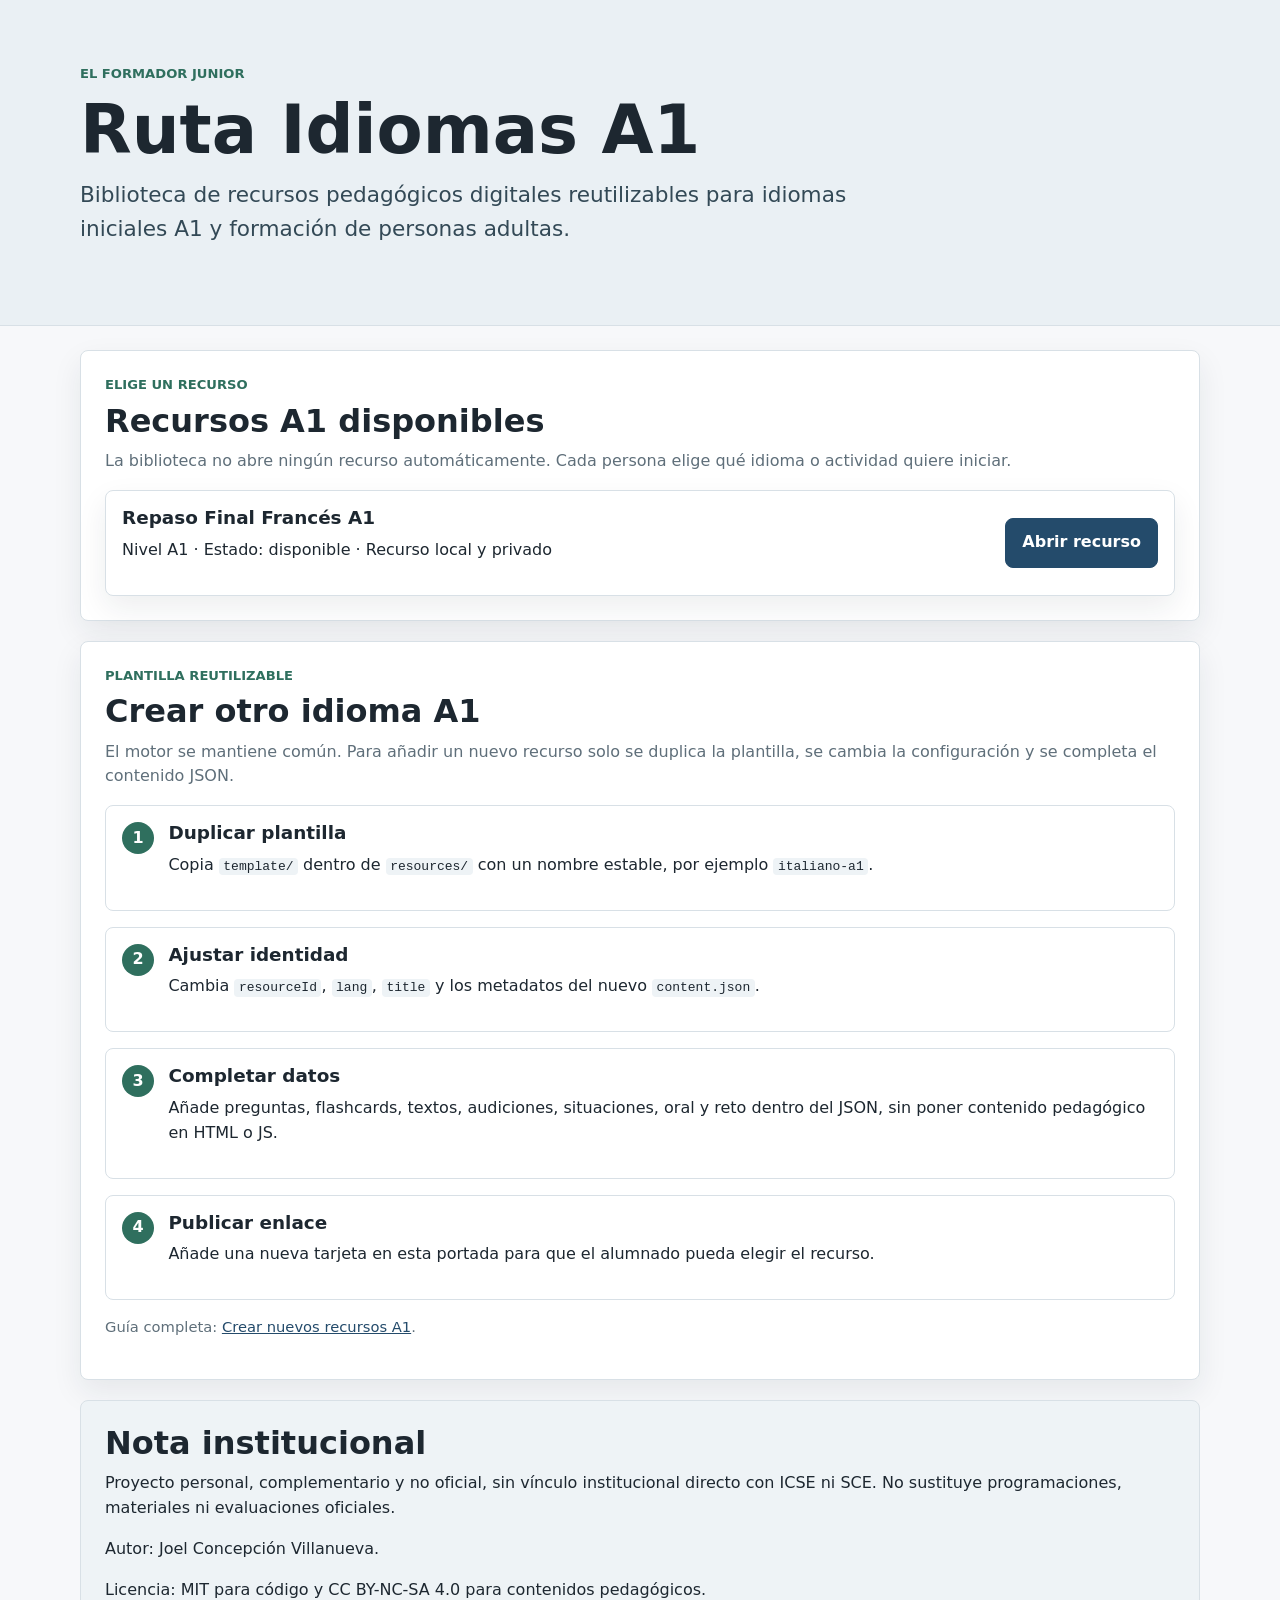
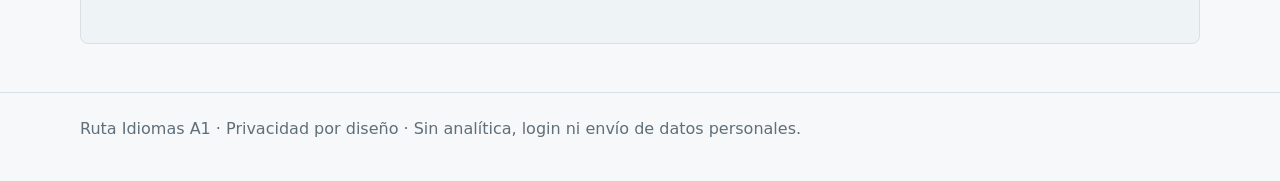
==== index.html @ eeb04360 "Mejorar selector de recursos y guía A1" ====
﻿<!doctype html>
<html lang="es">
<head>
  <meta charset="utf-8">
  <meta name="viewport" content="width=device-width, initial-scale=1">
  <meta name="description" content="Ruta Idiomas A1, biblioteca de recursos pedagógicos digitales reutilizables para formación de personas adultas.">
  <meta name="theme-color" content="#243b53">
  <link rel="manifest" href="./manifest.webmanifest">
  <link rel="stylesheet" href="./shared/css/formador.css">
  <title>Ruta Idiomas A1 | El Formador Junior</title>
</head>
<body>
  <a class="skip-link" href="#contenido">Saltar al contenido</a>
  <header class="site-header">
    <div class="container header-inner">
      <div>
        <p class="eyebrow">El Formador Junior</p>
        <h1>Ruta Idiomas A1</h1>
        <p class="lead">Biblioteca de recursos pedagógicos digitales reutilizables para idiomas iniciales A1 y formación de personas adultas.</p>
      </div>
    </div>
  </header>
  <main id="contenido" class="container section-stack">
    <section class="panel">
      <div class="section-heading">
        <p class="eyebrow">Elige un recurso</p>
        <h2>Recursos A1 disponibles</h2>
        <p class="muted">La biblioteca no abre ningún recurso automáticamente. Cada persona elige qué idioma o actividad quiere iniciar.</p>
      </div>
      <div class="resource-list">
        <article class="resource-card">
          <div>
            <h3>Repaso Final Francés A1</h3>
            <p>Nivel A1 · Estado: disponible · Recurso local y privado</p>
          </div>
          <a class="button primary" href="./resources/frances-a1/">Abrir recurso</a>
        </article>
      </div>
    </section>

    <section class="panel">
      <div class="section-heading">
        <p class="eyebrow">Plantilla reutilizable</p>
        <h2>Crear otro idioma A1</h2>
        <p class="muted">El motor se mantiene común. Para añadir un nuevo recurso solo se duplica la plantilla, se cambia la configuración y se completa el contenido JSON.</p>
      </div>
      <div class="step-list">
        <article class="step-item">
          <span class="step-number">1</span>
          <div>
            <h3>Duplicar plantilla</h3>
            <p>Copia <code>template/</code> dentro de <code>resources/</code> con un nombre estable, por ejemplo <code>italiano-a1</code>.</p>
          </div>
        </article>
        <article class="step-item">
          <span class="step-number">2</span>
          <div>
            <h3>Ajustar identidad</h3>
            <p>Cambia <code>resourceId</code>, <code>lang</code>, <code>title</code> y los metadatos del nuevo <code>content.json</code>.</p>
          </div>
        </article>
        <article class="step-item">
          <span class="step-number">3</span>
          <div>
            <h3>Completar datos</h3>
            <p>Añade preguntas, flashcards, textos, audiciones, situaciones, oral y reto dentro del JSON, sin poner contenido pedagógico en HTML o JS.</p>
          </div>
        </article>
        <article class="step-item">
          <span class="step-number">4</span>
          <div>
            <h3>Publicar enlace</h3>
            <p>Añade una nueva tarjeta en esta portada para que el alumnado pueda elegir el recurso.</p>
          </div>
        </article>
      </div>
      <p class="small muted guide-link">Guía completa: <a href="./docs/guia-crear-recursos-a1.html">Crear nuevos recursos A1</a>.</p>
    </section>

    <section class="panel muted-panel">
      <h2>Nota institucional</h2>
      <p>Proyecto personal, complementario y no oficial, sin vínculo institucional directo con ICSE ni SCE. No sustituye programaciones, materiales ni evaluaciones oficiales.</p>
      <p>Autor: Joel Concepción Villanueva.</p>
      <p>Licencia: MIT para código y CC BY-NC-SA 4.0 para contenidos pedagógicos.</p>
    </section>
  </main>
  <footer class="site-footer">
    <div class="container">
      <p>Ruta Idiomas A1 · Privacidad por diseño · Sin analítica, login ni envío de datos personales.</p>
    </div>
  </footer>
  <script>
    if ("serviceWorker" in navigator) {
      window.addEventListener("load", function () {
        navigator.serviceWorker.register("./sw.js").catch(function () {});
      });
    }
  </script>
</body>
</html>
---- shared/css/formador.css ----
﻿:root {
  color-scheme: light;
  --bg: #f7f8fa;
  --surface: #ffffff;
  --surface-soft: #eef3f6;
  --text: #1d2730;
  --muted: #5f6f7a;
  --border: #d8e0e6;
  --primary: #244b6b;
  --primary-dark: #17364f;
  --accent: #2f6f5e;
  --warning: #8a5a18;
  --success-bg: #e7f4ed;
  --error-bg: #fbe9e7;
  --focus: #b85c38;
  --radius: 8px;
  --shadow: 0 12px 30px rgba(29, 39, 48, 0.08);
}

* { box-sizing: border-box; }

html { scroll-behavior: smooth; }

body {
  margin: 0;
  font-family: system-ui, -apple-system, BlinkMacSystemFont, "Segoe UI", sans-serif;
  line-height: 1.55;
  color: var(--text);
  background: var(--bg);
}

a { color: var(--primary); }

a:hover { color: var(--primary-dark); }

button, input, textarea, select { font: inherit; }

button, .button {
  display: inline-flex;
  align-items: center;
  justify-content: center;
  min-height: 44px;
  padding: 0.72rem 1rem;
  border: 1px solid var(--primary);
  border-radius: var(--radius);
  background: var(--surface);
  color: var(--primary);
  font-weight: 700;
  text-decoration: none;
  cursor: pointer;
}

button:hover, .button:hover { background: var(--surface-soft); }

button:disabled { opacity: 0.55; cursor: not-allowed; }

.primary { background: var(--primary); color: #fff; }
.primary:hover { background: var(--primary-dark); color: #fff; }
.secondary { background: #fff; color: var(--primary); }

.skip-link {
  position: absolute;
  left: -999px;
  top: 0;
  padding: 0.75rem 1rem;
  background: #fff;
  border: 2px solid var(--focus);
  z-index: 20;
}
.skip-link:focus { left: 1rem; top: 1rem; }

.container {
  width: min(1120px, calc(100% - 2rem));
  margin-inline: auto;
}

.site-header {
  background: #eaf0f4;
  border-bottom: 1px solid var(--border);
}

.header-inner {
  padding: clamp(2rem, 5vw, 4.5rem) 0;
}

h1, h2, h3 { line-height: 1.15; margin: 0 0 0.6rem; }
h1 { font-size: clamp(2rem, 7vw, 4.2rem); }
h2 { font-size: clamp(1.45rem, 3vw, 2rem); }
h3 { font-size: 1.15rem; }
p { margin: 0 0 1rem; }

.lead { max-width: 780px; font-size: clamp(1.05rem, 2.4vw, 1.35rem); color: #334956; }
.eyebrow { margin-bottom: 0.45rem; color: var(--accent); font-weight: 800; text-transform: uppercase; letter-spacing: 0; font-size: 0.82rem; }
.muted, .small { color: var(--muted); }
.small { font-size: 0.92rem; }

.section-stack { display: grid; gap: 1.25rem; padding: 1.5rem 0 3rem; }
.panel, .card, .resource-card {
  background: var(--surface);
  border: 1px solid var(--border);
  border-radius: var(--radius);
  box-shadow: var(--shadow);
}
.panel { padding: clamp(1rem, 3vw, 1.5rem); }
.muted-panel { background: var(--surface-soft); box-shadow: none; }
.section-heading { margin-bottom: 1rem; }

.resource-list, .block-grid, .cards-grid, .step-list { display: grid; gap: 1rem; }
.resource-card {
  display: flex;
  align-items: center;
  justify-content: space-between;
  gap: 1rem;
  padding: 1rem;
}

.step-item {
  display: grid;
  grid-template-columns: auto 1fr;
  gap: 0.9rem;
  align-items: start;
  padding: 1rem;
  border: 1px solid var(--border);
  border-radius: var(--radius);
  background: #fff;
}

.step-number {
  display: inline-grid;
  place-items: center;
  width: 2rem;
  height: 2rem;
  border-radius: 50%;
  background: var(--accent);
  color: #fff;
  font-weight: 800;
}

.step-item code {
  padding: 0.08rem 0.28rem;
  border-radius: 4px;
  background: var(--surface-soft);
}

.guide-link { margin-top: 1rem; }
.app-shell { min-height: 100vh; }
.app-nav {
  position: sticky;
  top: 0;
  z-index: 10;
  background: rgba(247, 248, 250, 0.96);
  border-bottom: 1px solid var(--border);
  backdrop-filter: blur(8px);
}
.nav-inner { display: flex; gap: 0.5rem; align-items: center; justify-content: space-between; padding: 0.7rem 0; }
.nav-links { display: flex; gap: 0.35rem; overflow-x: auto; padding-bottom: 0.1rem; }
.nav-links a { white-space: nowrap; padding: 0.45rem 0.65rem; border-radius: var(--radius); text-decoration: none; font-weight: 700; color: var(--text); }
.nav-links a:hover { background: var(--surface-soft); }

.block-section { scroll-margin-top: 5rem; }
.block-header { display: flex; align-items: start; justify-content: space-between; gap: 1rem; margin-bottom: 1rem; }
.card { padding: 1rem; }
.actions { display: flex; flex-wrap: wrap; gap: 0.6rem; margin-top: 1rem; }
.option-list { display: grid; gap: 0.55rem; margin: 1rem 0; }
.option {
  display: flex;
  gap: 0.7rem;
  align-items: flex-start;
  padding: 0.8rem;
  border: 1px solid var(--border);
  border-radius: var(--radius);
  background: #fff;
}
.option input { margin-top: 0.25rem; transform: scale(1.15); }
.feedback { padding: 0.85rem; border-radius: var(--radius); border: 1px solid var(--border); margin-top: 0.8rem; }
.feedback.ok { background: var(--success-bg); }
.feedback.ko { background: var(--error-bg); }

.flashcard {
  min-height: 220px;
  display: grid;
  place-items: center;
  text-align: center;
  padding: 1.25rem;
  border: 1px solid var(--border);
  border-radius: var(--radius);
  background: #fff;
}
.flash-main { font-size: clamp(1.55rem, 6vw, 2.7rem); font-weight: 800; overflow-wrap: anywhere; }
.flash-sub { margin-top: 0.8rem; color: var(--muted); }
.counter { font-weight: 800; color: var(--accent); }

.grammar-list, .support-list, .checklist { display: grid; gap: 0.75rem; }
.example-list { margin: 0.6rem 0 0; padding-left: 1.1rem; }
.text-box { white-space: pre-line; padding: 1rem; background: var(--surface-soft); border-radius: var(--radius); }
audio { width: 100%; margin: 0.75rem 0; }
textarea { width: 100%; min-height: 150px; resize: vertical; padding: 0.85rem; border: 1px solid var(--border); border-radius: var(--radius); }
.progress-summary { display: grid; grid-template-columns: repeat(auto-fit, minmax(180px, 1fr)); gap: 0.75rem; }
.status-pill { display: inline-flex; padding: 0.2rem 0.5rem; border-radius: 999px; background: var(--surface-soft); color: var(--muted); font-weight: 700; }

.site-footer { padding: 1.5rem 0; border-top: 1px solid var(--border); color: var(--muted); }

@media (max-width: 720px) {
  .container { width: min(100% - 1rem, 1120px); }
  .resource-card, .block-header, .nav-inner { flex-direction: column; align-items: stretch; }
  .step-item { grid-template-columns: 1fr; }
  .nav-links { width: 100%; }
  button, .button { width: 100%; }
  .actions button, .actions .button { width: auto; flex: 1 1 150px; }
}

@media print {
  .app-nav, .no-print, .site-footer, button { display: none !important; }
  body { background: #fff; }
  .panel, .card { box-shadow: none; break-inside: avoid; }
}
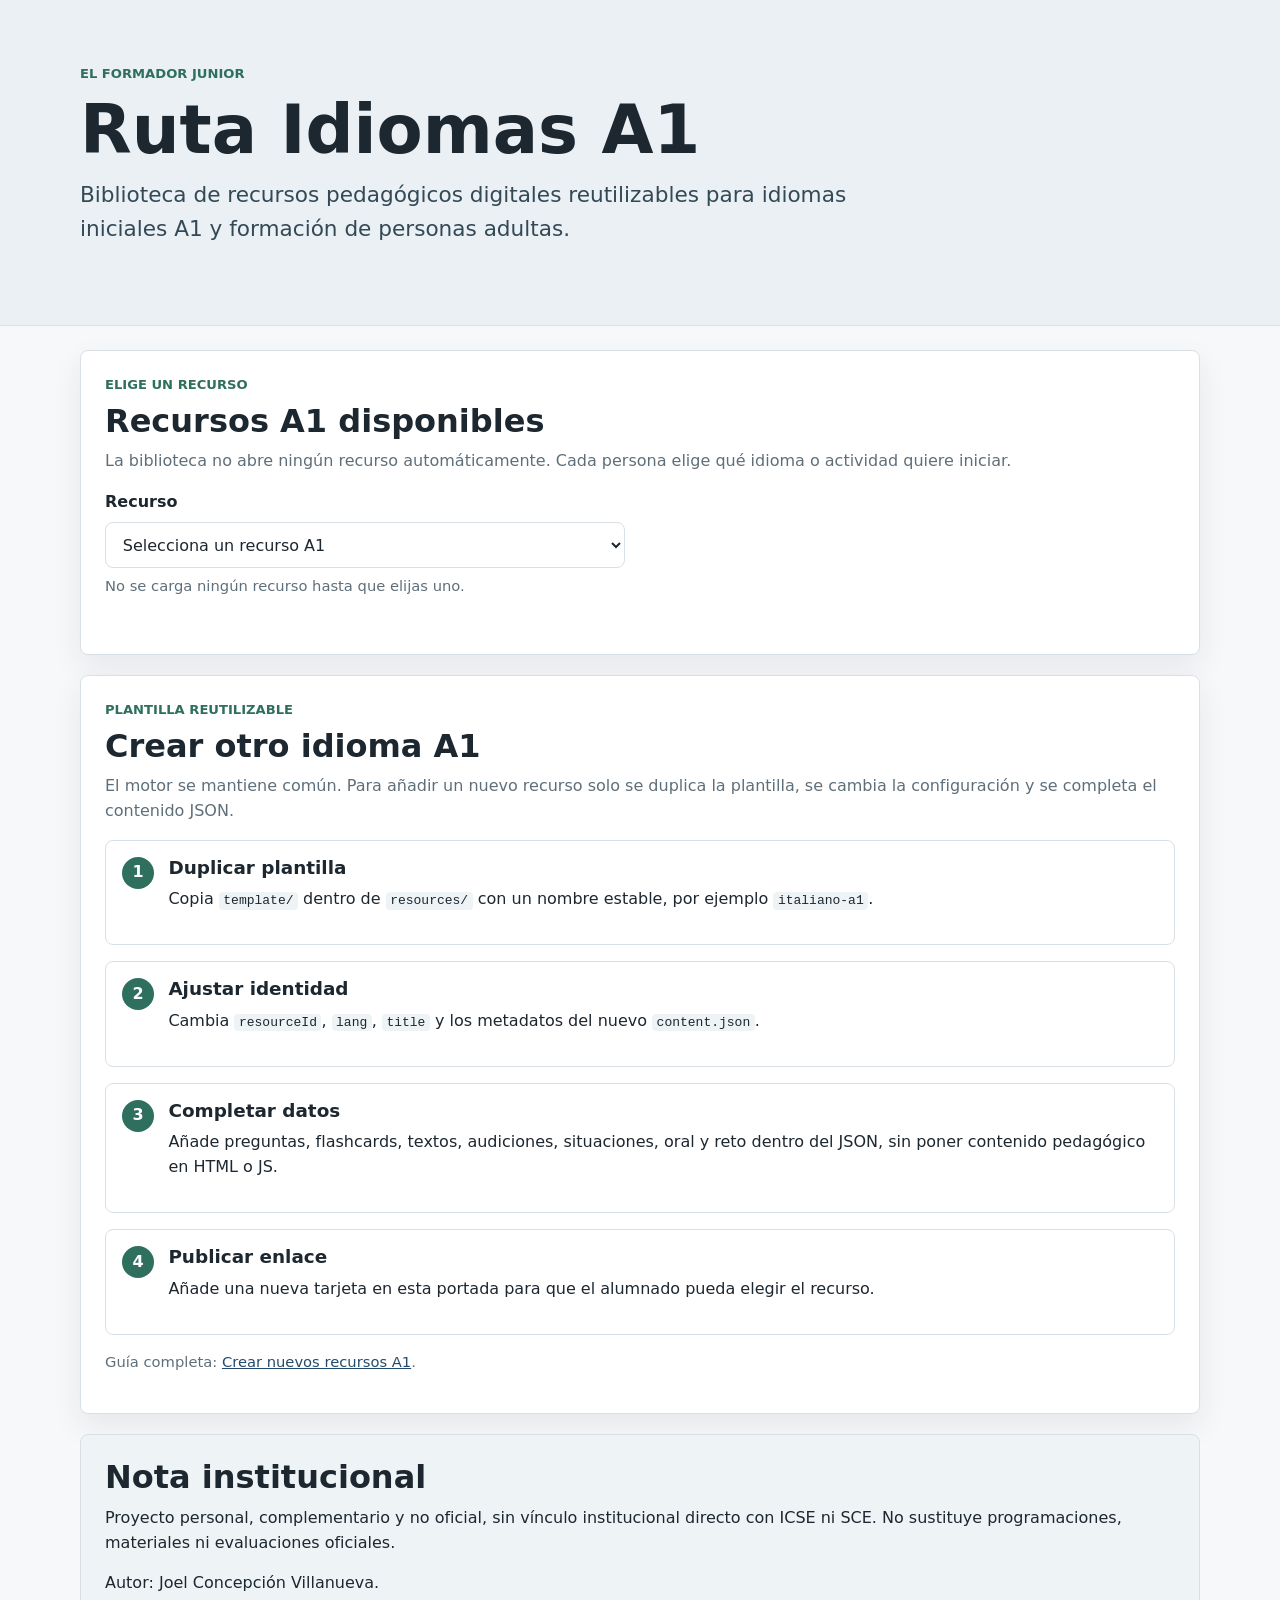
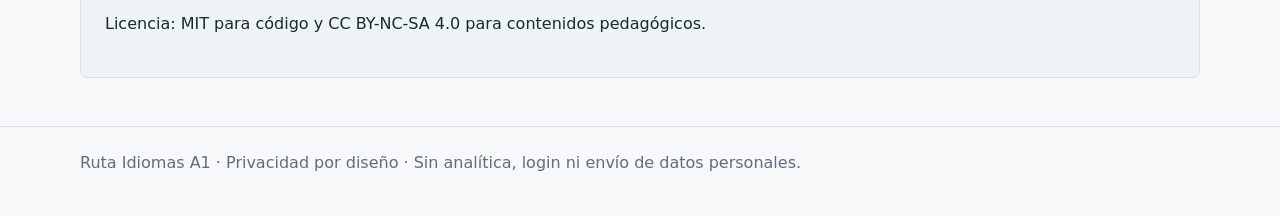
==== commit 83fa765b: "Ocultar recursos hasta seleccionar uno" ====
--- a/index.html
+++ b/index.html
@@ -27,15 +27,21 @@
         <h2>Recursos A1 disponibles</h2>
         <p class="muted">La biblioteca no abre ningún recurso automáticamente. Cada persona elige qué idioma o actividad quiere iniciar.</p>
       </div>
-      <div class="resource-list">
-        <article class="resource-card">
-          <div>
-            <h3>Repaso Final Francés A1</h3>
-            <p>Nivel A1 · Estado: disponible · Recurso local y privado</p>
-          </div>
-          <a class="button primary" href="./resources/frances-a1/">Abrir recurso</a>
-        </article>
+      <div class="resource-picker">
+        <label class="field-label" for="resourceSelect">Recurso</label>
+        <select id="resourceSelect" aria-describedby="resourceHelp">
+          <option value="">Selecciona un recurso A1</option>
+          <option value="frances-a1" data-title="Repaso Final Francés A1" data-level="Nivel A1" data-status="Disponible" data-url="./resources/frances-a1/">Repaso Final Francés A1</option>
+        </select>
+        <p id="resourceHelp" class="small muted">No se carga ningún recurso hasta que elijas uno.</p>
       </div>
+      <article class="resource-card selected-resource" id="selectedResource" hidden>
+        <div>
+          <h3 id="selectedResourceTitle"></h3>
+          <p id="selectedResourceMeta"></p>
+        </div>
+        <a class="button primary" id="selectedResourceLink" href="#">Abrir recurso</a>
+      </article>
     </section>
 
     <section class="panel">
@@ -90,12 +96,36 @@
     </div>
   </footer>
   <script>
-    if ("serviceWorker" in navigator) {
-      window.addEventListener("load", function () {
-        navigator.serviceWorker.register("./sw.js").catch(function () {});
-      });
-    }
+    (function () {
+      var select = document.getElementById("resourceSelect");
+      var card = document.getElementById("selectedResource");
+      var title = document.getElementById("selectedResourceTitle");
+      var meta = document.getElementById("selectedResourceMeta");
+      var link = document.getElementById("selectedResourceLink");
+
+      if (select && card && title && meta && link) {
+        select.addEventListener("change", function () {
+          var option = select.options[select.selectedIndex];
+          if (!select.value) {
+            card.hidden = true;
+            link.removeAttribute("href");
+            return;
+          }
+          title.textContent = option.dataset.title;
+          meta.textContent = option.dataset.level + " · Estado: " + option.dataset.status + " · Recurso local y privado";
+          link.href = option.dataset.url;
+          card.hidden = false;
+        });
+      }
+
+      if ("serviceWorker" in navigator) {
+        window.addEventListener("load", function () {
+          navigator.serviceWorker.register("./sw.js").catch(function () {});
+        });
+      }
+    })();
   </script>
 </body>
 </html>
 
+
--- a/shared/css/formador.css
+++ b/shared/css/formador.css
@@ -113,6 +113,29 @@
   gap: 1rem;
   padding: 1rem;
 }
+.resource-picker {
+  display: grid;
+  gap: 0.45rem;
+  max-width: 520px;
+  margin-bottom: 1rem;
+}
+
+.field-label {
+  font-weight: 800;
+  color: var(--text);
+}
+
+.resource-picker select {
+  min-height: 46px;
+  width: 100%;
+  padding: 0.7rem 0.8rem;
+  border: 1px solid var(--border);
+  border-radius: var(--radius);
+  background: #fff;
+  color: var(--text);
+}
+
+.selected-resource[hidden] { display: none; }
 
 .step-item {
   display: grid;
@@ -215,3 +238,4 @@
   .panel, .card { box-shadow: none; break-inside: avoid; }
 }
 
+
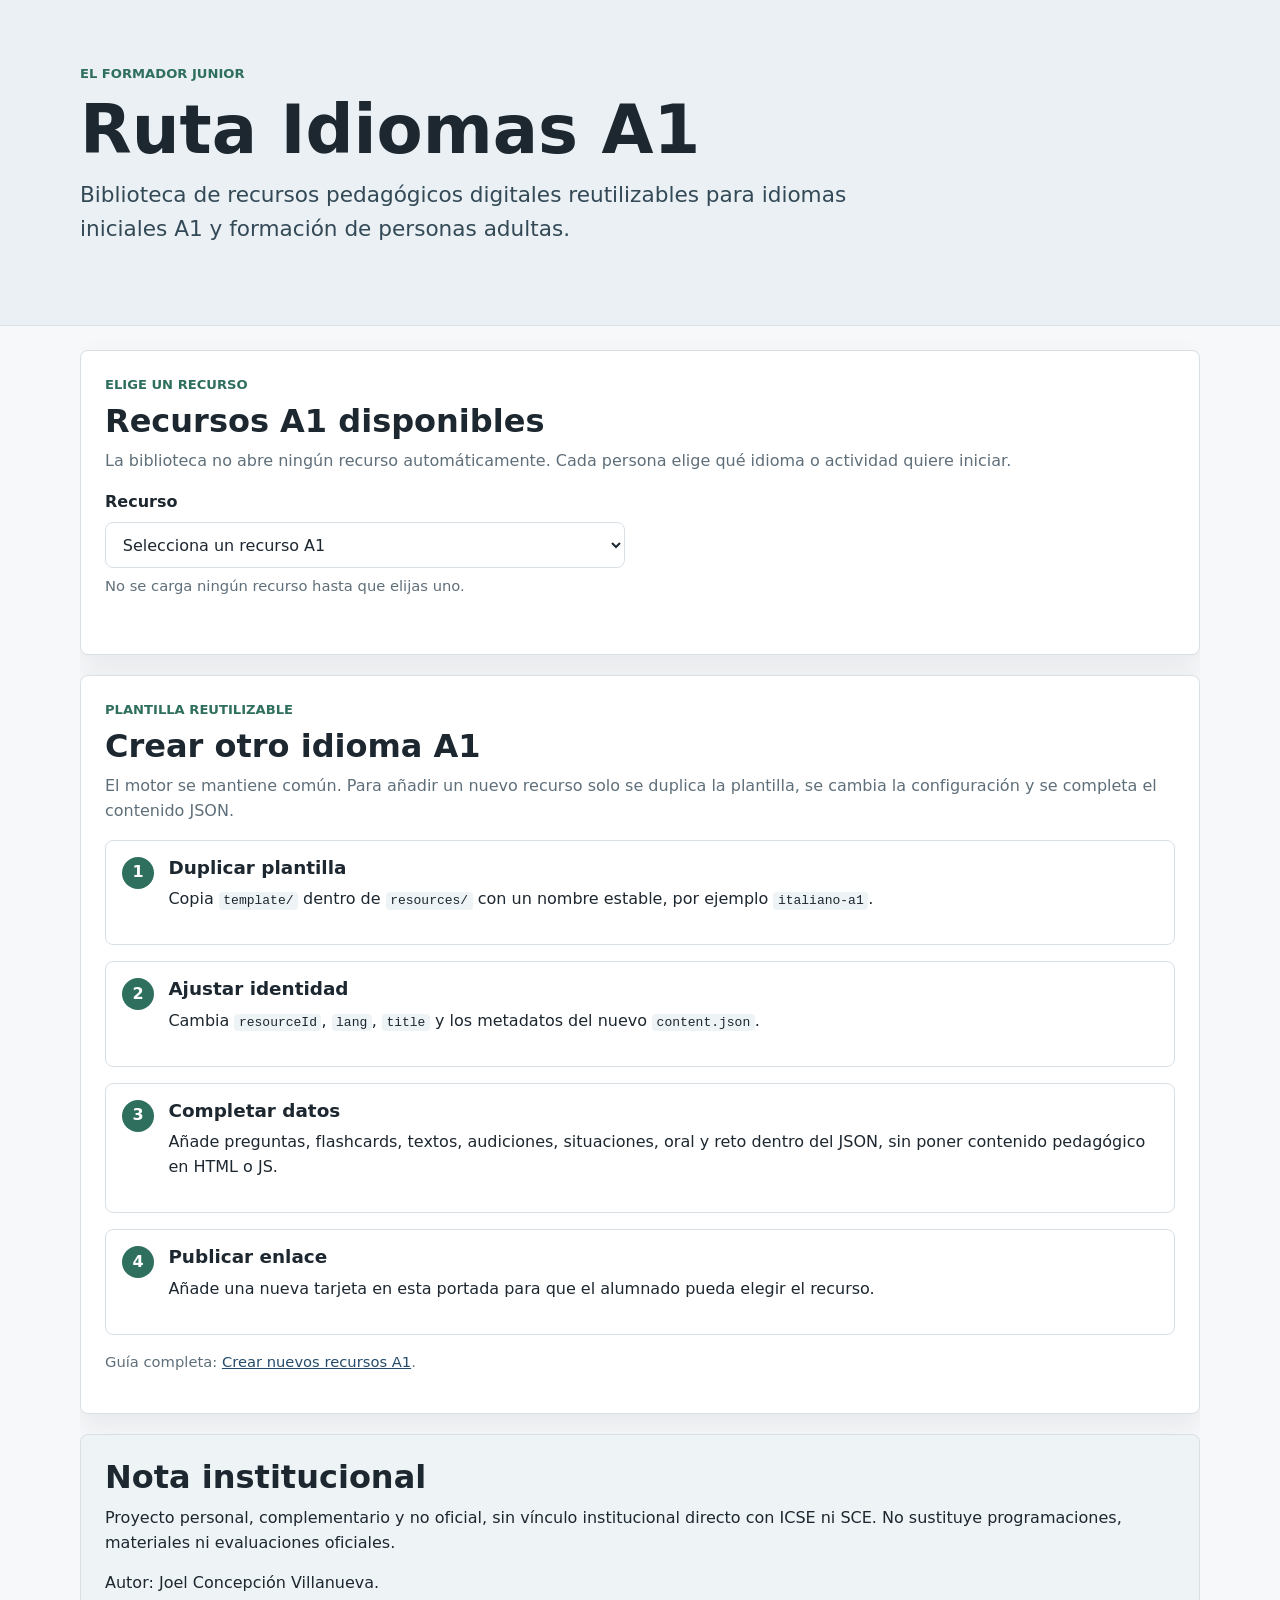
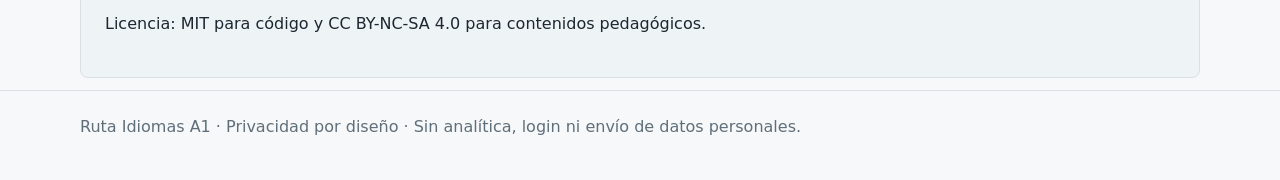
==== commit e5ae2033: "Mejora experiencia movil de Ruta Idiomas A1" ====
--- a/index.html
+++ b/index.html
@@ -31,7 +31,6 @@
         <label class="field-label" for="resourceSelect">Recurso</label>
         <select id="resourceSelect" aria-describedby="resourceHelp">
           <option value="">Selecciona un recurso A1</option>
-          <option value="frances-a1" data-title="Repaso Final Francés A1" data-level="Nivel A1" data-status="Disponible" data-url="./resources/frances-a1/">Repaso Final Francés A1</option>
         </select>
         <p id="resourceHelp" class="small muted">No se carga ningún recurso hasta que elijas uno.</p>
       </div>
@@ -102,17 +101,59 @@
       var title = document.getElementById("selectedResourceTitle");
       var meta = document.getElementById("selectedResourceMeta");
       var link = document.getElementById("selectedResourceLink");
+      var help = document.getElementById("resourceHelp");
+      var fallbackResources = [
+        {
+          id: "frances-a1",
+          title: "Repaso Final Franc\u00e9s A1",
+          level: "A1",
+          status: "Disponible",
+          privacy: "Recurso local y privado",
+          url: "./resources/frances-a1/index.html"
+        }
+      ];
+
+      function hideResource() {
+        card.hidden = true;
+        link.removeAttribute("href");
+      }
+
+      function fillSelect(resources) {
+        resources.forEach(function (resource) {
+          var option = document.createElement("option");
+          option.value = resource.id;
+          option.dataset.title = resource.title;
+          option.dataset.level = resource.level;
+          option.dataset.status = resource.status;
+          option.dataset.privacy = resource.privacy;
+          option.dataset.url = resource.url;
+          option.textContent = resource.title;
+          select.appendChild(option);
+        });
+      }
 
       if (select && card && title && meta && link) {
+        fetch("./resources/catalog.json", { cache: "no-cache" })
+          .then(function (response) {
+            if (!response.ok) throw new Error("No se pudo cargar el cat\u00e1logo");
+            return response.json();
+          })
+          .then(function (catalog) {
+            fillSelect(catalog.resources || []);
+          })
+          .catch(function () {
+            fillSelect(fallbackResources);
+            if (help) help.textContent = "Cat\u00e1logo local de respaldo cargado.";
+          });
+
         select.addEventListener("change", function () {
           var option = select.options[select.selectedIndex];
           if (!select.value) {
-            card.hidden = true;
-            link.removeAttribute("href");
+            hideResource();
             return;
           }
           title.textContent = option.dataset.title;
-          meta.textContent = option.dataset.level + " · Estado: " + option.dataset.status + " · Recurso local y privado";
+          meta.textContent = "Nivel " + option.dataset.level + " - Estado: " + option.dataset.status + " - " + option.dataset.privacy;
           link.href = option.dataset.url;
           card.hidden = false;
         });
--- a/shared/css/formador.css
+++ b/shared/css/formador.css
@@ -18,6 +18,7 @@
 }
 
 * { box-sizing: border-box; }
+html, body { overflow-x: hidden; }
 
 html { scroll-behavior: smooth; }
 
@@ -29,6 +30,27 @@
   background: var(--bg);
 }
 
+body.resource-theme-french-vintage {
+  --bg: #f6f3ee;
+  --surface: #fffdf9;
+  --surface-soft: #eee8dc;
+  --text: #1f2933;
+  --muted: #5f6b76;
+  --border: #d9d1c5;
+  --primary: #173f73;
+  --primary-dark: #102a4d;
+  --accent: #b23a48;
+  --warning: #8a5a18;
+  --success-bg: #e8f3f1;
+  --error-bg: #f7e5e4;
+  --focus: #c9a227;
+  --shadow: 0 12px 30px rgba(31, 41, 51, 0.08);
+  background:
+    radial-gradient(circle at top left, rgba(23, 63, 115, 0.13), transparent 28rem),
+    radial-gradient(circle at top right, rgba(178, 58, 72, 0.12), transparent 30rem),
+    linear-gradient(180deg, #fbf8f1, var(--bg));
+}
+
 a { color: var(--primary); }
 
 a:hover { color: var(--primary-dark); }
@@ -39,6 +61,7 @@
   display: inline-flex;
   align-items: center;
   justify-content: center;
+  gap: 0.2rem;
   min-height: 44px;
   padding: 0.72rem 1rem;
   border: 1px solid var(--primary);
@@ -48,6 +71,13 @@
   font-weight: 700;
   text-decoration: none;
   cursor: pointer;
+}
+button span,
+.button span {
+  display: block;
+  font-size: 0.82rem;
+  font-weight: 700;
+  opacity: 0.78;
 }
 
 button:hover, .button:hover { background: var(--surface-soft); }
@@ -83,23 +113,108 @@
   padding: clamp(2rem, 5vw, 4.5rem) 0;
 }
 
+.kit-header {
+  padding: 1rem 0;
+  background:
+    linear-gradient(135deg, #f8fafb, #edf3f6);
+}
+
+body.resource-theme-french-vintage .kit-header {
+  background: transparent;
+  border-bottom: 0;
+}
+
+.kit-hero {
+  display: grid;
+  grid-template-columns: minmax(0, 1.45fr) minmax(260px, 0.55fr);
+  gap: 1rem;
+  align-items: stretch;
+}
+
+.kit-hero-main,
+.kit-card {
+  background: var(--surface);
+  border: 1px solid var(--border);
+  border-radius: var(--radius);
+  box-shadow: var(--shadow);
+}
+
+.kit-hero-main {
+  padding: clamp(1rem, 3vw, 2rem);
+}
+
+body.resource-theme-french-vintage .kit-hero-main {
+  position: relative;
+  overflow: hidden;
+  border-color: var(--border);
+  background:
+    linear-gradient(90deg, rgba(23, 63, 115, 0.12) 0 0.55rem, transparent 0.55rem),
+    linear-gradient(135deg, var(--surface), #fdf8ee);
+}
+
+body.resource-theme-french-vintage .kit-hero-main::before {
+  content: "";
+  position: absolute;
+  inset: 0 0 auto;
+  height: 0.42rem;
+  background: linear-gradient(90deg, #173f73 0 33.33%, #fffdf9 33.33% 66.66%, #b23a48 66.66% 100%);
+}
+
+body.resource-theme-french-vintage .kit-hero-main::after {
+  content: "";
+  position: absolute;
+  right: clamp(1rem, 3vw, 2rem);
+  bottom: clamp(1rem, 3vw, 2rem);
+  width: min(180px, 30vw);
+  height: 0.32rem;
+  border-radius: 999px;
+  background: linear-gradient(90deg, #173f73 0 33.33%, #fffdf9 33.33% 66.66%, #b23a48 66.66% 100%);
+  opacity: 0.85;
+}
+
+.kit-card {
+  padding: 1rem;
+  display: grid;
+  align-content: start;
+}
+
+body.resource-theme-french-vintage .kit-card {
+  border-color: var(--border);
+  background: linear-gradient(180deg, rgba(255, 253, 249, 0.96), rgba(253, 248, 238, 0.96));
+}
+
 h1, h2, h3 { line-height: 1.15; margin: 0 0 0.6rem; }
 h1 { font-size: clamp(2rem, 7vw, 4.2rem); }
+body.resource-theme-french-vintage h1 { font-size: clamp(2.2rem, 4.4vw, 3.65rem); }
 h2 { font-size: clamp(1.45rem, 3vw, 2rem); }
 h3 { font-size: 1.15rem; }
 p { margin: 0 0 1rem; }
 
 .lead { max-width: 780px; font-size: clamp(1.05rem, 2.4vw, 1.35rem); color: #334956; }
 .eyebrow { margin-bottom: 0.45rem; color: var(--accent); font-weight: 800; text-transform: uppercase; letter-spacing: 0; font-size: 0.82rem; }
+body.resource-theme-french-vintage .eyebrow {
+  display: inline-flex;
+  width: fit-content;
+  padding: 0.38rem 0.68rem;
+  border: 1px solid rgba(23, 63, 115, 0.18);
+  border-radius: 999px;
+  background: #e8eef6;
+  color: var(--primary);
+}
 .muted, .small { color: var(--muted); }
 .small { font-size: 0.92rem; }
 
-.section-stack { display: grid; gap: 1.25rem; padding: 1.5rem 0 3rem; }
+.section-stack { display: grid; gap: 1.25rem; padding: 1.5rem 0 0.75rem; overflow-x: hidden; }
 .panel, .card, .resource-card {
   background: var(--surface);
   border: 1px solid var(--border);
   border-radius: var(--radius);
   box-shadow: var(--shadow);
+}
+body.resource-theme-french-vintage .panel,
+body.resource-theme-french-vintage .card,
+body.resource-theme-french-vintage .resource-card {
+  background: rgba(255, 253, 249, 0.96);
 }
 .panel { padding: clamp(1rem, 3vw, 1.5rem); }
 .muted-panel { background: var(--surface-soft); box-shadow: none; }
@@ -146,6 +261,77 @@
   border: 1px solid var(--border);
   border-radius: var(--radius);
   background: #fff;
+}
+
+.reading-steps {
+  counter-reset: guide-step;
+  display: grid;
+  gap: 0.85rem;
+  margin: 1rem 0 0;
+  padding: 0;
+  list-style: none;
+}
+
+.reading-step {
+  counter-increment: guide-step;
+  display: grid;
+  grid-template-columns: auto 1fr;
+  gap: 0.8rem;
+  align-items: start;
+  padding: 0.1rem 0;
+}
+
+.reading-step::before {
+  content: counter(guide-step);
+  display: inline-grid;
+  place-items: center;
+  width: 1.65rem;
+  height: 1.65rem;
+  margin-top: 0.05rem;
+  border-radius: 999px;
+  background: rgba(178, 58, 72, 0.1);
+  color: var(--accent);
+  font-weight: 850;
+}
+
+.reading-step h3 {
+  margin-bottom: 0.2rem;
+  font-size: 1.02rem;
+}
+
+.reading-step p {
+  margin: 0;
+}
+
+.intro-section {
+  background: linear-gradient(180deg, rgba(255, 253, 249, 0.98), rgba(253, 248, 238, 0.96));
+}
+
+.guided-choice-grid {
+  display: grid;
+  grid-template-columns: repeat(auto-fit, minmax(180px, 1fr));
+  gap: 0.75rem;
+  margin-bottom: 1rem;
+}
+
+.intro-section .guided-choice-grid {
+  display: none;
+}
+
+.guided-choice {
+  display: grid;
+  gap: 0.15rem;
+  min-height: 58px;
+}
+
+.guided-choice span {
+  font-size: 0.86rem;
+  font-weight: 700;
+  opacity: 0.78;
+}
+
+.compact-steps {
+  grid-template-columns: repeat(auto-fit, minmax(220px, 1fr));
 }
 
 .step-number {
@@ -166,7 +352,10 @@
 }
 
 .guide-link { margin-top: 1rem; }
-.app-shell { min-height: 100vh; }
+.app-shell {
+  min-height: 100vh;
+  padding-bottom: 4.6rem;
+}
 .app-nav {
   position: sticky;
   top: 0;
@@ -175,15 +364,74 @@
   border-bottom: 1px solid var(--border);
   backdrop-filter: blur(8px);
 }
+body.resource-theme-french-vintage .app-nav {
+  background: rgba(255, 253, 249, 0.94);
+}
 .nav-inner { display: flex; gap: 0.5rem; align-items: center; justify-content: space-between; padding: 0.7rem 0; }
 .nav-links { display: flex; gap: 0.35rem; overflow-x: auto; padding-bottom: 0.1rem; }
 .nav-links a { white-space: nowrap; padding: 0.45rem 0.65rem; border-radius: var(--radius); text-decoration: none; font-weight: 700; color: var(--text); }
 .nav-links a:hover { background: var(--surface-soft); }
+.block-jump {
+  min-height: 40px;
+  max-width: 210px;
+  padding: 0.45rem 0.55rem;
+  border: 1px solid var(--border);
+  border-radius: var(--radius);
+  background: #fff;
+  color: var(--text);
+  font-weight: 700;
+}
 
 .block-section { scroll-margin-top: 5rem; }
+.block-map-section { scroll-margin-top: 5rem; }
+.route-stepper .block-section,
+.route-stepper .block-map-section {
+  display: none;
+}
+.route-stepper .route-current {
+  display: block;
+  backface-visibility: hidden;
+  contain: paint;
+  transform: translate3d(0, 0, 0);
+  will-change: transform;
+}
+.route-enter-right { animation: slideInFromRight 220ms cubic-bezier(0.22, 1, 0.36, 1); }
+.route-enter-left { animation: slideInFromLeft 220ms cubic-bezier(0.22, 1, 0.36, 1); }
+@keyframes slideInFromRight {
+  from { transform: translate3d(92vw, 0, 0); }
+  to { transform: translate3d(0, 0, 0); }
+}
+@keyframes slideInFromLeft {
+  from { transform: translate3d(-92vw, 0, 0); }
+  to { transform: translate3d(0, 0, 0); }
+}
 .block-header { display: flex; align-items: start; justify-content: space-between; gap: 1rem; margin-bottom: 1rem; }
 .card { padding: 1rem; }
 .actions { display: flex; flex-wrap: wrap; gap: 0.6rem; margin-top: 1rem; }
+.hero-actions { margin-top: 1.2rem; }
+.hero-actions button,
+.guided-choice {
+  flex-direction: column;
+}
+.activity-pager {
+  display: grid;
+  gap: 0.75rem;
+}
+.pager-actions {
+  justify-content: flex-start;
+}
+.activity-pager > .card {
+  max-width: 760px;
+}
+body.resource-theme-french-vintage .activity-pager > .card {
+  box-shadow: none;
+}
+.activity-pager .text-box {
+  border: 1px solid var(--border);
+}
+.activity-pager .option {
+  max-width: 680px;
+}
 .option-list { display: grid; gap: 0.55rem; margin: 1rem 0; }
 .option {
   display: flex;
@@ -195,6 +443,25 @@
   background: #fff;
 }
 .option input { margin-top: 0.25rem; transform: scale(1.15); }
+.option.selected {
+  border-color: rgba(23, 63, 115, 0.55);
+  background: #eef4fb;
+}
+.option.correct {
+  border-color: rgba(47, 111, 94, 0.7);
+  background: var(--success-bg);
+}
+.option.wrong {
+  border-color: rgba(178, 58, 72, 0.7);
+  background: var(--error-bg);
+}
+.option-result {
+  display: block;
+  margin-top: 0.25rem;
+  color: var(--muted);
+  font-size: 0.85rem;
+  font-weight: 800;
+}
 .feedback { padding: 0.85rem; border-radius: var(--radius); border: 1px solid var(--border); margin-top: 0.8rem; }
 .feedback.ok { background: var(--success-bg); }
 .feedback.ko { background: var(--error-bg); }
@@ -202,15 +469,35 @@
 .flashcard {
   min-height: 220px;
   display: grid;
-  place-items: center;
+  grid-template-rows: auto 1fr auto;
+  gap: 0.75rem;
+  align-items: center;
   text-align: center;
   padding: 1.25rem;
   border: 1px solid var(--border);
   border-radius: var(--radius);
   background: #fff;
 }
+body.resource-theme-french-vintage .flashcard {
+  background: linear-gradient(135deg, #fff, #f2f7fb);
+}
+.flashcard[data-side="back"] {
+  background: linear-gradient(135deg, #fff, var(--surface-soft));
+}
+.flash-footer {
+  display: grid;
+  gap: 0.55rem;
+  justify-items: center;
+  width: 100%;
+}
+.flash-audio-button {
+  width: auto;
+  min-width: min(100%, 220px);
+  border-color: rgba(23, 63, 115, 0.35);
+  background: #fff;
+}
 .flash-main { font-size: clamp(1.55rem, 6vw, 2.7rem); font-weight: 800; overflow-wrap: anywhere; }
-.flash-sub { margin-top: 0.8rem; color: var(--muted); }
+.flash-sub { color: var(--muted); }
 .counter { font-weight: 800; color: var(--accent); }
 
 .grammar-list, .support-list, .checklist { display: grid; gap: 0.75rem; }
@@ -219,15 +506,399 @@
 audio { width: 100%; margin: 0.75rem 0; }
 textarea { width: 100%; min-height: 150px; resize: vertical; padding: 0.85rem; border: 1px solid var(--border); border-radius: var(--radius); }
 .progress-summary { display: grid; grid-template-columns: repeat(auto-fit, minmax(180px, 1fr)); gap: 0.75rem; }
+.summary-card {
+  padding: 1rem;
+  border: 1px solid var(--border);
+  border-radius: var(--radius);
+  background: #fff;
+}
+.summary-card h3 {
+  color: var(--primary);
+}
+.summary-card p:last-child {
+  margin-bottom: 0;
+}
+.summary-card-wide {
+  grid-column: 1 / -1;
+}
+.match-grid {
+  display: grid;
+  grid-template-columns: repeat(2, minmax(0, 1fr));
+  gap: 1rem;
+}
+.match-column {
+  display: grid;
+  gap: 0.55rem;
+  align-content: start;
+}
+.match-option {
+  justify-content: flex-start;
+  min-height: 52px;
+  width: 100%;
+  text-align: left;
+}
+.match-option.selected {
+  border-color: rgba(23, 63, 115, 0.55);
+  background: #eef4fb;
+}
+.match-option.matched {
+  border-color: rgba(47, 111, 94, 0.65);
+  background: var(--success-bg);
+  color: var(--accent);
+}
+.report-list {
+  display: grid;
+  gap: 0.35rem;
+  margin: 0.75rem 0;
+  padding: 0.75rem;
+  border: 1px solid var(--border);
+  border-radius: var(--radius);
+  background: var(--surface-soft);
+}
+.report-list p {
+  margin: 0;
+}
 .status-pill { display: inline-flex; padding: 0.2rem 0.5rem; border-radius: 999px; background: var(--surface-soft); color: var(--muted); font-weight: 700; }
+.status-pill--done {
+  background: var(--success-bg);
+  color: var(--accent);
+}
+
+.block-map-grid {
+  display: grid;
+  grid-template-columns: repeat(auto-fit, minmax(240px, 1fr));
+  gap: 0.8rem;
+  align-items: stretch;
+}
+
+.block-map-card {
+  display: grid;
+  grid-template-rows: 1fr auto auto;
+  gap: 0.75rem;
+  min-height: 260px;
+  padding: 1rem;
+  border: 1px solid var(--border);
+  border-radius: var(--radius);
+  background: #fff;
+}
+
+.block-map-card-body {
+  display: grid;
+  grid-template-rows: auto auto 1fr;
+  gap: 0.55rem;
+  min-width: 0;
+}
+
+.block-map-card h3 {
+  margin: 0;
+  min-height: 2.65rem;
+}
+
+.block-map-card p {
+  margin: 0;
+}
+
+body.resource-theme-french-vintage .block-map-card {
+  position: relative;
+  overflow: hidden;
+  border-color: var(--border);
+  background: #fffdf9;
+}
+
+body.resource-theme-french-vintage .block-map-card::before {
+  content: "";
+  position: absolute;
+  inset: 0 auto 0 0;
+  width: 0.28rem;
+  background: linear-gradient(180deg, #173f73, #fffdf9 48%, #b23a48);
+}
+
+.block-map-card--done {
+  border-color: rgba(47, 111, 94, 0.35);
+  background: linear-gradient(180deg, #fff, #f5fbf8);
+}
+
+.block-map-card .status-pill {
+  align-self: end;
+  width: 100%;
+  min-height: 2.15rem;
+  align-items: center;
+}
+
+.map-button {
+  width: 100%;
+  min-height: 46px;
+}
+
+.block-map-card p,
+.kit-card p {
+  margin-bottom: 0.35rem;
+}
+
+.inline-progress {
+  display: grid;
+  gap: 0.5rem;
+  margin-top: 0.8rem;
+  padding-top: 0.8rem;
+  border-top: 1px solid var(--border);
+}
+
+.progress-wrap {
+  width: 100%;
+  height: 0.72rem;
+  overflow: hidden;
+  border: 1px solid var(--border);
+  border-radius: 999px;
+  background: var(--surface-soft);
+}
+
+.mini-progress {
+  height: 0.55rem;
+}
+
+.progress-bar {
+  width: 0;
+  height: 100%;
+  border-radius: inherit;
+  background: linear-gradient(90deg, var(--accent), var(--primary));
+  transition: width 180ms ease;
+}
+
+body.resource-theme-french-vintage .progress-bar {
+  background: linear-gradient(90deg, #173f73 0 45%, #fffdf9 45% 55%, #b23a48 55% 100%);
+}
+
+.global-progress-dock {
+  position: fixed;
+  left: 0;
+  right: 0;
+  bottom: 0;
+  z-index: 12;
+  padding: 0.55rem 0;
+  border-top: 1px solid var(--border);
+  background: rgba(255, 255, 255, 0.94);
+  backdrop-filter: blur(10px);
+}
+
+.global-progress-inner {
+  display: grid;
+  grid-template-columns: auto minmax(130px, 0.8fr) minmax(160px, 1fr) auto auto auto;
+  gap: 0.75rem;
+  align-items: center;
+}
+
+.dock-current {
+  display: flex;
+  gap: 0.35rem;
+  align-items: baseline;
+  min-width: 0;
+}
+
+.dock-block-label,
+.dock-block-title {
+  overflow: hidden;
+  text-overflow: ellipsis;
+  white-space: nowrap;
+}
+
+.dock-block-title::before {
+  content: "· ";
+}
+
+.progress-copy {
+  margin: 0;
+  white-space: nowrap;
+}
+
+.compact-button {
+  min-height: 34px;
+  padding: 0.36rem 0.62rem;
+}
+
+.guided-toolbar {
+  position: fixed;
+  left: 0;
+  right: 0;
+  bottom: 0;
+  z-index: 14;
+  display: none;
+  padding: 0.55rem 0;
+  border-top: 1px solid var(--border);
+  background: rgba(255, 255, 255, 0.96);
+  backdrop-filter: blur(10px);
+}
+
+.guided-toolbar-inner {
+  display: grid;
+  grid-template-columns: auto minmax(0, 1fr) auto auto;
+  gap: 0.65rem;
+  align-items: center;
+}
+
+.guided-status {
+  min-width: 0;
+  overflow: hidden;
+  text-overflow: ellipsis;
+  white-space: nowrap;
+}
+
+body.guided-mode {
+  padding-bottom: 0;
+  overflow-x: hidden;
+}
+
+body.guided-mode .guided-toolbar {
+  display: none;
+}
+
+body.guided-mode .block-map-section,
+body.guided-mode .block-section {
+  display: none;
+}
+
+body.guided-mode .guided-active {
+  display: block;
+  backface-visibility: hidden;
+  contain: paint;
+  transform: translate3d(0, 0, 0);
+  will-change: transform;
+}
 
 .site-footer { padding: 1.5rem 0; border-top: 1px solid var(--border); color: var(--muted); }
 
 @media (max-width: 720px) {
   .container { width: min(100% - 1rem, 1120px); }
+  .kit-hero { grid-template-columns: 1fr; }
+  body.resource-theme-french-vintage .kit-header {
+    padding: 0.35rem 0 0.3rem;
+  }
+  body.resource-theme-french-vintage .kit-hero {
+    gap: 0.45rem;
+  }
+  body.resource-theme-french-vintage .kit-hero-main {
+    padding: 0.75rem;
+  }
+  body.resource-theme-french-vintage .kit-hero-main h1,
+  body.resource-theme-french-vintage .kit-hero-main .lead {
+    display: none;
+  }
+  body.resource-theme-french-vintage .kit-card {
+    display: none;
+  }
+  body.resource-theme-french-vintage .hero-actions {
+    display: grid;
+    grid-template-columns: 1fr 1fr;
+    gap: 0.4rem;
+    margin-top: 0.45rem;
+  }
+  body.resource-theme-french-vintage .hero-actions button {
+    min-height: 46px;
+    padding: 0.45rem 0.5rem;
+    width: 100%;
+    font-size: 0.9rem;
+  }
+  body.resource-theme-french-vintage .hero-actions button span {
+    display: none;
+  }
+  body.resource-theme-french-vintage .eyebrow {
+    font-size: 0.78rem;
+    white-space: normal;
+  }
   .resource-card, .block-header, .nav-inner { flex-direction: column; align-items: stretch; }
   .step-item { grid-template-columns: 1fr; }
+  .compact-steps {
+    grid-template-columns: 1fr;
+  }
+  .reading-step {
+    grid-template-columns: auto 1fr;
+  }
+  .block-map-grid {
+    grid-template-columns: 1fr;
+  }
+  .block-map-card {
+    min-height: auto;
+  }
+  .block-map-card h3 {
+    min-height: 0;
+  }
+  .match-grid {
+    grid-template-columns: 1fr;
+  }
+  .intro-section .block-header {
+    margin-bottom: 0.7rem;
+  }
+  .app-shell {
+    padding-bottom: 5.7rem;
+  }
   .nav-links { width: 100%; }
+  .block-jump { max-width: none; width: 100%; }
+  .global-progress-inner {
+    grid-template-columns: 78px minmax(0, 1fr) 116px;
+    gap: 0.28rem 0.4rem;
+  }
+  .global-progress-dock {
+    padding: 0.28rem 0 calc(0.28rem + env(safe-area-inset-bottom));
+  }
+  .global-progress-inner #dock-prev {
+    grid-column: 1;
+    grid-row: 3;
+  }
+  .global-progress-inner #dock-next {
+    grid-column: 3;
+    grid-row: 3;
+  }
+  .global-progress-inner .compact-button {
+    min-height: 32px;
+    padding: 0.22rem 0.42rem;
+  }
+  .global-progress-inner button {
+    font-size: 0.82rem;
+    white-space: nowrap;
+  }
+  .global-progress-inner button:last-child {
+    grid-column: 3;
+    grid-row: 1;
+  }
+  .dock-current,
+  .global-progress-inner .progress-wrap,
+  .progress-copy {
+    grid-column: 1 / -1;
+  }
+  .dock-current {
+    grid-column: 2;
+    grid-row: 3;
+    justify-content: center;
+    gap: 0.25rem;
+    font-size: 0.86rem;
+  }
+  .global-progress-inner .progress-wrap {
+    grid-column: 1 / -1;
+    grid-row: 2;
+    align-self: center;
+    height: 0.48rem;
+  }
+  .progress-copy {
+    grid-row: 1;
+  }
+  .global-progress-inner .progress-copy {
+    grid-column: 1 / 3;
+    text-align: left;
+    font-size: 0.82rem;
+  }
+  .dock-current {
+    text-align: center;
+  }
+  .progress-copy {
+    text-align: center;
+  }
+  .guided-toolbar-inner {
+    grid-template-columns: 1fr 1fr;
+  }
+  .guided-status {
+    grid-column: 1 / -1;
+    grid-row: 1;
+    text-align: center;
+  }
   button, .button { width: 100%; }
   .actions button, .actions .button { width: auto; flex: 1 1 150px; }
 }
